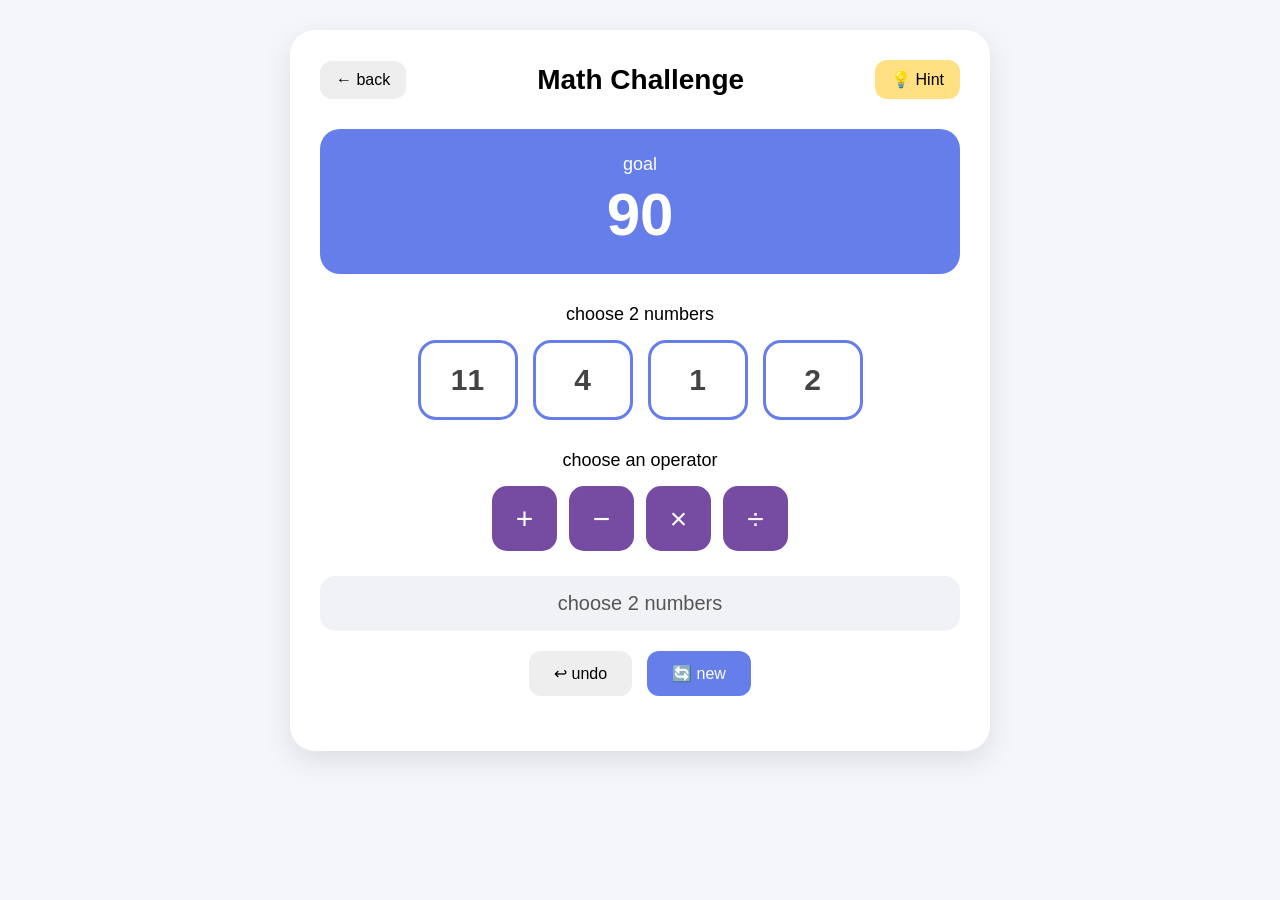
==== game.html @ 263311e6 "Add files via upload" ====
<!DOCTYPE html>
<html lang="th">
<head>
    <meta charset="UTF-8">
    <meta name="viewport" content="width=device-width, initial-scale=1.0">
    <title>Math Challenge - Game</title>
    <link rel="stylesheet" href="style.css">
</head>

<body class="game-page">

    <div class="game-container">

        <!-- back,hint -->
        <div class="top-bar">
            <button class="small-button" onclick="location.href='index.html'">
                ← back
            </button>

            <h1>Math Challenge</h1>

            <button class="small-button hint-button" onclick="showHint()">
                💡 Hint
            </button>
        </div>

        <!-- goal -->
        <div class="target-box">
            <p>goal</p>
            <div id="target">24</div>
        </div>

        <!-- number -->
        <div class="number-area">
            <p>choose 2 numbers</p>
            <div id="numbers" class="numbers"></div>
        </div>

        <!-- operator -->
        <div class="operator-area">
            <p>choose an operator</p>

            <div class="operators">
                <button onclick="chooseOperator('+')">+</button>
                <button onclick="chooseOperator('-')">−</button>
                <button onclick="chooseOperator('*')">×</button>
                <button onclick="chooseOperator('/')">÷</button>
            </div>
        </div>

        <!-- output area -->
        <div class="expression-box">
            <span id="selectedExpression">
                choose 2 numbers
            </span>
        </div>

        <!-- buttom -->
        <div class="action-buttons">
            <button onclick="undo()" class="undo-button">
                ↩ undo
            </button>

            <button onclick="newGame()" class="new-game-button">
                🔄 new
            </button>
        </div>

        <!-- Hint -->
        <div id="hintBox" class="hint-box hidden">
            <h3>💡 solution</h3>
            <p id="hintText"></p>
        </div>

        <!-- status -->
        <div id="message"></div>

    </div>

    <script src="game.js"></script>
</body>
</html>
---- style.css ----
* {
    box-sizing: border-box;
    margin: 0;
    padding: 0;
}

body {
    font-family: Arial, "Noto Sans Thai", sans-serif;
    min-height: 100vh;
}

/*home page*/

.home-page {
    display: flex;
    justify-content: center;
    align-items: center;

    background: linear-gradient(135deg, #ff83a6, #ff0a5c);
}

.home-container {
    text-align: center;
    color: white;
}

.home-container h1 {
    font-size: 60px;
    margin-bottom: 20px;
}

.subtitle {
    font-size: 20px;
    line-height: 1.7;
    margin-bottom: 40px;
}

.play-button {
    border: none;
    background: white;
    color: #ff83a6;

    font-size: 24px;
    font-weight: bold;

    padding: 18px 55px;
    border-radius: 50px;

    cursor: pointer;

    transition: 0.2s;
}

.play-button:hover {
    transform: scale(1.08);
}

/*game*/

.game-page {
    background: #f4f6fb;
    padding: 30px;
}

.game-container {
    width: 100%;
    max-width: 700px;

    margin: auto;

    background: white;

    border-radius: 25px;

    padding: 30px;

    box-shadow: 0 10px 30px rgba(0, 0, 0, 0.1);
}


/* Top bar */

.top-bar {
    display: flex;
    justify-content: space-between;
    align-items: center;

    margin-bottom: 30px;
}

.top-bar h1 {
    font-size: 28px;
}

.small-button {
    border: none;

    padding: 10px 16px;

    border-radius: 12px;

    background: #eeeeee;

    cursor: pointer;

    font-size: 16px;
}

.small-button:hover {
    background: #dddddd;
}

.hint-button {
    background: #ffe082;
}


/* Target */

.target-box {
    text-align: center;

    background: #667eea;
    color: white;

    padding: 25px;

    border-radius: 20px;

    margin-bottom: 30px;
}

.target-box p {
    font-size: 18px;
}

#target {
    font-size: 60px;
    font-weight: bold;

    margin-top: 5px;
}


/* Number */

.number-area {
    text-align: center;

    margin-bottom: 30px;
}

.number-area p,
.operator-area p {
    font-size: 18px;
    margin-bottom: 15px;
}

.numbers {
    display: flex;

    justify-content: center;
    gap: 15px;

    flex-wrap: wrap;
}

.number-button {
    width: 100px;
    height: 80px;

    border: 3px solid #667eea;

    border-radius: 18px;

    background: white;

    font-size: 30px;
    font-weight: bold;

    color: #444;

    cursor: pointer;

    transition: 0.15s;
}

.number-button:hover {
    background: #eef0ff;
    transform: translateY(-3px);
}

.number-button.selected {
    background: #667eea;
    color: white;
}


/* Operator */

.operator-area {
    text-align: center;

    margin-bottom: 25px;
}

.operators {
    display: flex;

    justify-content: center;

    gap: 12px;
}

.operators button {
    width: 65px;
    height: 65px;

    border: none;

    border-radius: 15px;

    background: #764ba2;
    color: white;

    font-size: 30px;

    cursor: pointer;
}

.operators button:hover {
    transform: scale(1.05);
}


/* Expression */

.expression-box {
    min-height: 55px;

    display: flex;

    justify-content: center;
    align-items: center;

    background: #f1f2f6;

    border-radius: 15px;

    margin-bottom: 20px;

    font-size: 20px;

    color: #555;
}


/* Actions */

.action-buttons {
    display: flex;

    justify-content: center;

    gap: 15px;
}

.action-buttons button {
    border: none;

    padding: 13px 25px;

    border-radius: 12px;

    font-size: 16px;

    cursor: pointer;
}

.undo-button {
    background: #eeeeee;
}

.new-game-button {
    background: #667eea;
    color: white;
}


/* Hint */

.hint-box {
    margin-top: 25px;

    padding: 20px;

    border-radius: 15px;

    background: #fff7d6;

    border-left: 5px solid #ffc107;
}

.hint-box h3 {
    margin-bottom: 10px;
}

.hidden {
    display: none;
}


/* Message */

#message {
    text-align: center;

    font-size: 20px;
    font-weight: bold;

    margin-top: 25px;
}

.success {
    color: #2e9d50;
}

.error {
    color: #d9534f;
}


/* Responsive */

@media (max-width: 600px) {

    .home-container h1 {
        font-size: 42px;
    }

    .game-page {
        padding: 15px;
    }

    .game-container {
        padding: 20px;
    }

    .top-bar h1 {
        font-size: 20px;
    }

    .number-button {
        width: 75px;
        height: 65px;

        font-size: 25px;
    }

    #target {
        font-size: 48px;
    }
}
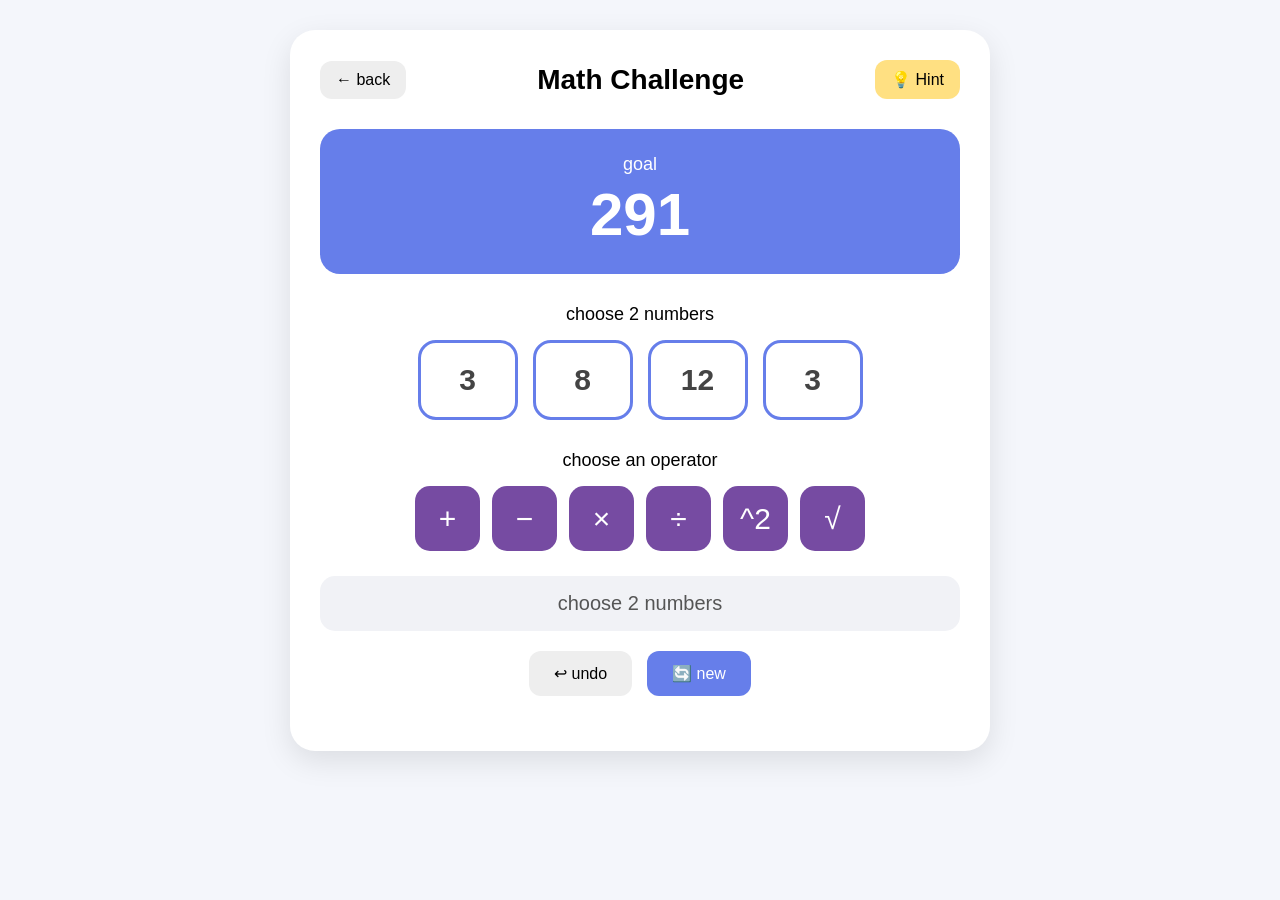
==== commit 54049b82: "Update game.html" ====
--- a/game.html
+++ b/game.html
@@ -45,6 +45,8 @@
                 <button onclick="chooseOperator('-')">−</button>
                 <button onclick="chooseOperator('*')">×</button>
                 <button onclick="chooseOperator('/')">÷</button>
+                <button onclick="chooseOperator('^2')">^2</button>
+                <button onclick="chooseOperator('Math.sqrt(number)')">√</button>
             </div>
         </div>
 
@@ -79,4 +81,4 @@
 
     <script src="game.js"></script>
 </body>
-</html>+</html>
